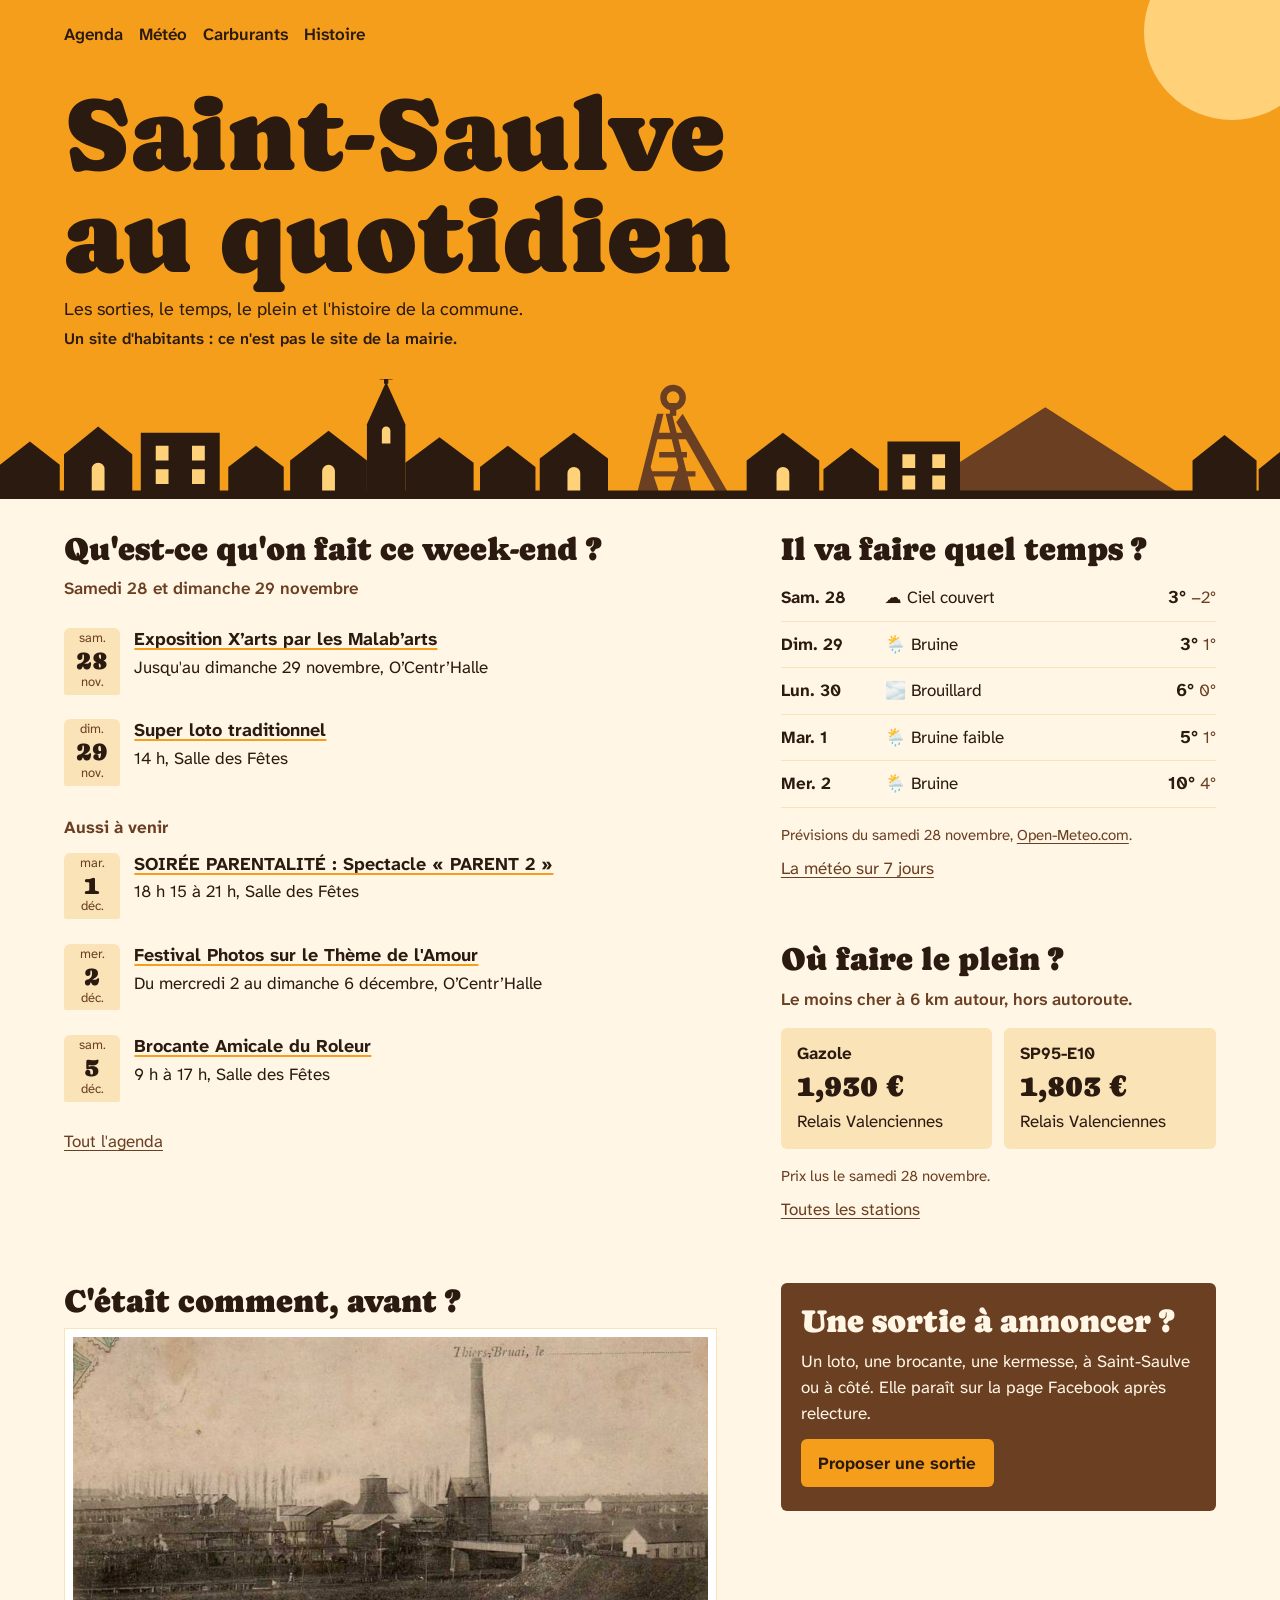
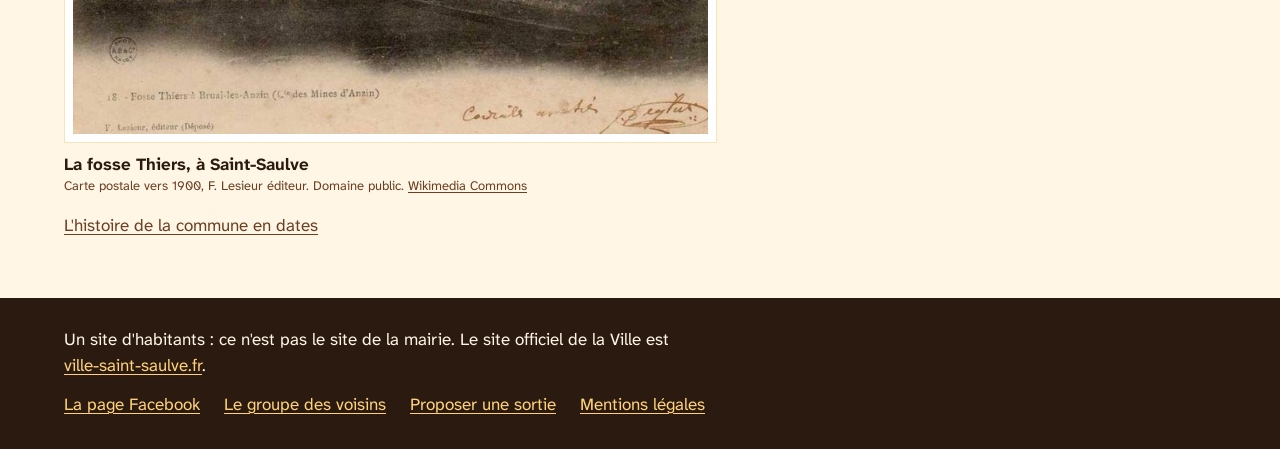
==== index.html @ d45dc96e "Mise à jour du site" ====
<!doctype html>
<html lang="fr">
<head>
<meta charset="utf-8">
<meta name="viewport" content="width=device-width, initial-scale=1">
<title>Saint-Saulve au quotidien : les sorties, la météo, le plein, l&#39;histoire</title>
<meta name="description" content="Que faire ce week-end à Saint-Saulve, le temps des prochains jours, le carburant le moins cher autour et l&#39;histoire de la commune. Un site d&#39;habitants, pas celui de la mairie.">
<link rel="canonical" href="https://saint-saulve-au-quotidien.github.io/">
<meta property="og:type" content="website">
<meta property="og:locale" content="fr_FR">
<meta property="og:site_name" content="Saint-Saulve au quotidien">
<meta property="og:title" content="Saint-Saulve au quotidien : les sorties, la météo, le plein, l&#39;histoire">
<meta property="og:description" content="Que faire ce week-end à Saint-Saulve, le temps des prochains jours, le carburant le moins cher autour et l&#39;histoire de la commune. Un site d&#39;habitants, pas celui de la mairie.">
<meta property="og:url" content="https://saint-saulve-au-quotidien.github.io/">
<meta property="og:image" content="https://saint-saulve-au-quotidien.github.io/assets/partage.png">
<meta name="theme-color" content="#F59E1B">
<link rel="icon" href="assets/icone.svg" type="image/svg+xml">
<link rel="stylesheet" href="assets/site.css">
</head>
<body>
<a class="evitement" href="#contenu">Aller au contenu</a>
<header class="ciel ciel-accueil">
  <div class="soleil" aria-hidden="true"></div>
  <div class="ciel-haut">
    <nav aria-label="Rubriques">
      <ul>
        <li><a href="agenda/">Agenda</a></li>
        <li><a href="meteo/">Météo</a></li>
        <li><a href="carburants/">Carburants</a></li>
        <li><a href="histoire/">Histoire</a></li>
      </ul>
    </nav>
  </div>
  <div class="ciel-titre">
<h1>Saint-Saulve au quotidien</h1>
<p>Les sorties, le temps, le plein et l'histoire de la commune.</p>
    <p class="ciel-avis">Un site d'habitants : ce n'est pas le site de la mairie.</p>
  </div>
<svg class="toits" viewBox="0 0 1200 120" preserveAspectRatio="xMidYMax slice" aria-hidden="true" focusable="false">
  <g class="toits-loin">
    <path d="M846 120 980 34l134 86z"/>
    <path d="M596 120 616 40h6l-12 50 10 30zm54 0-20-80h-6l12 50-10 30z"/>
    <path d="M614 58h34v6h-34zm4 18h26v5h-26zm-8 18h42v5h-42z"/>
    <path d="m640 40 46 80h-11l-41-72z"/>
    <path d="M631 13a12 12 0 1 1 0 24 12 12 0 0 1 0-24zm0 6a6 6 0 1 0 0 12 6 6 0 0 0 0-12z"/>
    <path d="M628 30h6v12h-6z"/>
  </g>
  <g class="toits-pres">
    <path d="M0 120V88l28-22 28 22v32z"/>
    <path d="M60 120V78l32-26 32 26v42z"/>
    <path d="M132 120V58h74v62z"/>
    <path d="M214 120V90l26-20 26 20v30z"/>
    <path d="M272 120V84l36-28 36 28v36z"/>
    <path d="M344 120V50l18-40 18 40v70z"/>
    <path d="M360 0h4v12h-4zM356 4h12v4h-12z"/>
    <path d="M380 120V86l32-24 32 24v34z"/>
    <path d="M450 120V90l26-20 26 20v30z"/>
    <path d="M506 120V82l32-24 32 24v38z"/>
    <path d="M700 120V84l34-26 34 26v36z"/>
    <path d="M772 120V92l26-20 26 20v28z"/>
    <path d="M832 120V66h68v54z"/>
    <path d="M1118 120V84l30-24 30 24v36z"/>
    <path d="M1180 120V92l20-16v44z"/>
    <path d="M0 112h1200v8H0z"/>
  </g>
  <g class="toits-fenetres">
    <path d="M146 70h12v14h-12zm34 0h12v14h-12zm-34 22h12v14h-12zm34 0h12v14h-12z"/>
    <path d="M846 78h12v13h-12zm28 0h12v13h-12zm-28 20h12v13h-12zm28 0h12v13h-12z"/>
    <path d="M86 112V92a6 6 0 0 1 12 0v20zM532 112V96a6 6 0 0 1 12 0v16zM728 112V96a6 6 0 0 1 12 0v16zM302 112V94a6 6 0 0 1 12 0v18z"/>
    <path d="M358 56a4 4 0 0 1 8 0v12h-8z"/>
  </g>
</svg></header>
<main id="contenu">
<div class="accueil">
  <section class="bloc bloc-sorties">
    <h2>Qu'est-ce qu'on fait ce week-end ?</h2>
    <p class="bloc-precision">Samedi 28 et dimanche 29 novembre</p>
    <ul class="sorties">
<li class="sortie">
  <time class="sortie-jour" datetime="2026-11-28"><span>sam.</span><b>28</b><span>nov.</span></time>
  <div class="sortie-texte">
    <h3><a href="https://www.ville-saint-saulve.fr/event/exposition-xarts-par-les-malabarts/">Exposition X’arts par les Malab’arts</a></h3>
    <p>Jusqu&#39;au dimanche 29 novembre, O’Centr’Halle</p>
  </div>
</li><li class="sortie">
  <time class="sortie-jour" datetime="2026-11-29"><span>dim.</span><b>29</b><span>nov.</span></time>
  <div class="sortie-texte">
    <h3><a href="https://www.ville-saint-saulve.fr/event/super-loto-traditionnel-63/">Super loto traditionnel</a></h3>
    <p>14 h, Salle des Fêtes</p>
  </div>
</li>    </ul>
    <h3 class="sorties-ensuite">Aussi à venir</h3>
    <ul class="sorties">
<li class="sortie">
  <time class="sortie-jour" datetime="2026-12-01"><span>mar.</span><b>1</b><span>déc.</span></time>
  <div class="sortie-texte">
    <h3><a href="https://www.ville-saint-saulve.fr/event/soiree-parentalite-spectacle-parent-2/">SOIRÉE PARENTALITÉ : Spectacle « PARENT 2 »</a></h3>
    <p>18 h 15 à 21 h, Salle des Fêtes</p>
  </div>
</li><li class="sortie">
  <time class="sortie-jour" datetime="2026-12-02"><span>mer.</span><b>2</b><span>déc.</span></time>
  <div class="sortie-texte">
    <h3><a href="https://www.ville-saint-saulve.fr/event/festival-photos-sur-le-theme-de-lamour/">Festival Photos sur le Thème de l&#39;Amour</a></h3>
    <p>Du mercredi 2 au dimanche 6 décembre, O’Centr’Halle</p>
  </div>
</li><li class="sortie">
  <time class="sortie-jour" datetime="2026-12-05"><span>sam.</span><b>5</b><span>déc.</span></time>
  <div class="sortie-texte">
    <h3><a href="https://www.ville-saint-saulve.fr/event/brocante-amicale-du-roleur/">Brocante Amicale du Roleur</a></h3>
    <p>9 h à 17 h, Salle des Fêtes</p>
  </div>
</li>    </ul>
    <p><a href="agenda/">Tout l'agenda</a></p>
  </section>

  <section class="bloc bloc-meteo">
    <h2>Il va faire quel temps ?</h2>
    <ul class="jours">
<li class="jour-meteo">
  <span class="jour-nom">Sam. 28</span>
  <span class="jour-ciel"><span aria-hidden="true">☁️</span> Ciel couvert</span>
  <span class="jour-temperatures"><b>3°</b> <span>−2°</span></span>
</li><li class="jour-meteo">
  <span class="jour-nom">Dim. 29</span>
  <span class="jour-ciel"><span aria-hidden="true">🌦️</span> Bruine</span>
  <span class="jour-temperatures"><b>3°</b> <span>1°</span></span>
</li><li class="jour-meteo">
  <span class="jour-nom">Lun. 30</span>
  <span class="jour-ciel"><span aria-hidden="true">🌫️</span> Brouillard</span>
  <span class="jour-temperatures"><b>6°</b> <span>0°</span></span>
</li><li class="jour-meteo">
  <span class="jour-nom">Mar. 1</span>
  <span class="jour-ciel"><span aria-hidden="true">🌦️</span> Bruine faible</span>
  <span class="jour-temperatures"><b>5°</b> <span>1°</span></span>
</li><li class="jour-meteo">
  <span class="jour-nom">Mer. 2</span>
  <span class="jour-ciel"><span aria-hidden="true">🌦️</span> Bruine</span>
  <span class="jour-temperatures"><b>10°</b> <span>4°</span></span>
</li>    </ul>
    <p class="note-bloc">Prévisions du samedi 28 novembre, <a href="https://open-meteo.com/">Open-Meteo.com</a>.</p>
    <p><a href="meteo/">La météo sur 7 jours</a></p>
  </section>

  <section class="bloc bloc-plein">
    <h2>Où faire le plein ?</h2>
    <p class="bloc-precision">Le moins cher à 6 km autour, hors autoroute.</p>
    <div class="pleins">
      <div class="plein">
        <h3>Gazole</h3>
        <p class="plein-prix">1,930 €</p>
        <p>Relais Valenciennes</p>
      </div>
      <div class="plein">
        <h3>SP95-E10</h3>
        <p class="plein-prix">1,803 €</p>
        <p>Relais Valenciennes</p>
      </div>
    </div>
    <p class="note-bloc">Prix lus le samedi 28 novembre.</p>
    <p><a href="carburants/">Toutes les stations</a></p>
  </section>

  <section class="bloc bloc-avant">
    <h2>C'était comment, avant ?</h2>
<figure class="carte">
  <img src="images/a002.jpg" width="1600" height="1002" alt="Carte ancienne : La fosse Thiers, à Saint-Saulve" loading="lazy">
  <figcaption><b>La fosse Thiers, à Saint-Saulve</b><small>Carte postale vers 1900, F. Lesieur éditeur. Domaine public. <a href="https://commons.wikimedia.org/wiki/File:Saint-Saulve_-_Fosse_Thiers_(A).jpg">Wikimedia Commons</a></small></figcaption>
</figure>    <p><a href="histoire/">L'histoire de la commune en dates</a></p>
  </section>

  <section class="bloc bloc-annonce">
    <h2>Une sortie à annoncer ?</h2>
    <p>Un loto, une brocante, une kermesse, à Saint-Saulve ou à côté. Elle paraît sur la page Facebook après relecture.</p>
    <p><a class="bouton" href="https://tally.so/r/1WkXYg">Proposer une sortie</a></p>
  </section>
</div>
</main>
<footer class="pied">
  <div class="pied-dedans">
    <p class="pied-avis">Un site d'habitants : ce n'est pas le site de la mairie. Le site officiel de la Ville est <a href="https://www.ville-saint-saulve.fr">ville-saint-saulve.fr</a>.</p>
    <ul class="pied-liens">
      <li><a href="https://www.facebook.com/profile.php?id=61565288438379">La page Facebook</a></li>
      <li><a href="https://www.facebook.com/groups/497136103387492">Le groupe des voisins</a></li>
      <li><a href="https://tally.so/r/1WkXYg">Proposer une sortie</a></li>
      <li><a href="mentions-legales/">Mentions légales</a></li>
    </ul>
  </div>
</footer>
</body>
</html>
---- assets/site.css ----
@font-face {
  font-family: "Caprasimo";
  src: url(Caprasimo.woff2) format("woff2");
  font-display: swap;
}

@font-face {
  font-family: "Atkinson Hyperlegible Next";
  src: url(AtkinsonHyperlegibleNext.woff2) format("woff2");
  font-weight: 200 800;
  font-display: swap;
}

:root {
  --ambre: #F59E1B;
  --soleil: #FFD27A;
  --sable: #FBE3B8;
  --papier: #FFF6E6;
  --brun: #6B3F22;
  --encre: #2B1A10;
  --titres: "Caprasimo", Georgia, serif;
  --texte: "Atkinson Hyperlegible Next", system-ui, sans-serif;
  color-scheme: light;
}

*, *::before, *::after { box-sizing: border-box; }

html { -webkit-text-size-adjust: 100%; }

body {
  margin: 0;
  background: var(--papier);
  color: var(--encre);
  font-family: var(--texte);
  font-size: 1.0625rem;
  line-height: 1.55;
  overflow-wrap: anywhere;
}

h1, h2, h3 { margin: 0; font-weight: 400; line-height: 1.15; }

h1, h2 { font-family: var(--titres); font-synthesis: none; }

h2 { font-size: clamp(1.6rem, 5.5vw, 2rem); margin-bottom: .5rem; }

h3 { font-size: 1.0625rem; font-weight: 700; line-height: 1.3; }

p { margin: 0 0 .75rem; }

ul, ol { margin: 0; padding: 0; list-style: none; }

img { display: block; max-width: 100%; height: auto; }

a { color: var(--brun); text-decoration-thickness: .08em; text-underline-offset: .18em; }

a:hover { color: var(--encre); text-decoration-thickness: .14em; }

:focus-visible { outline: 3px solid var(--encre); outline-offset: 2px; border-radius: 2px; }

.evitement {
  position: absolute;
  left: 1rem;
  top: -4rem;
  z-index: 2;
  padding: .5rem 1rem;
  background: var(--papier);
  color: var(--encre);
}

.evitement:focus { top: .5rem; }

/* Le ciel et les toits : le seul morceau de bravoure du site. */

.ciel {
  position: relative;
  overflow: hidden;
  background: var(--ambre);
  color: var(--encre);
}

.soleil {
  position: absolute;
  top: -3.5rem;
  right: -2.5rem;
  width: 11rem;
  height: 11rem;
  border-radius: 50%;
  background: var(--soleil);
}

.ciel-haut {
  position: relative;
  display: flex;
  flex-wrap: wrap;
  align-items: center;
  justify-content: space-between;
  gap: .25rem 1.5rem;
  max-width: 74rem;
  margin: 0 auto;
  padding: .75rem 1rem 0;
}

.marque {
  font-family: var(--titres);
  font-size: 1.15rem;
  color: var(--encre);
  text-decoration: none;
}

.ciel nav { margin-left: -.5rem; }

.ciel nav ul { display: flex; flex-wrap: wrap; }

.ciel nav a {
  display: block;
  padding: .55rem .5rem;
  color: var(--encre);
  font-weight: 600;
  text-decoration: none;
}

.ciel nav a:hover { text-decoration: underline; }

.ciel nav a[aria-current="page"] {
  text-decoration: underline;
  text-decoration-thickness: .16em;
  text-underline-offset: .3em;
}

.ciel-titre {
  position: relative;
  max-width: 74rem;
  margin: 0 auto;
  padding: 1rem 1rem 1.25rem;
}

.ciel-titre h1 { font-size: clamp(2.1rem, 8vw, 3.25rem); }

.insecable { white-space: nowrap; }

.ciel-titre .ciel-avis { margin-top: .35rem; font-size: 1rem; font-weight: 600; }

.ciel-titre p { max-width: 38rem; margin: .6rem 0 0; font-size: 1.125rem; line-height: 1.4; }

.ciel-accueil .ciel-titre { padding-top: 1.75rem; padding-bottom: 1.75rem; }

.ciel-accueil .ciel-titre h1 {
  max-width: 11ch;
  font-size: clamp(3rem, 14vw, 6.5rem);
  line-height: .98;
}

.toits {
  position: relative;
  display: block;
  width: 100%;
  height: clamp(4.5rem, 11vw, 7.5rem);
}

.toits-loin { fill: var(--brun); }

.toits-pres { fill: var(--encre); }

.toits-fenetres { fill: var(--soleil); }

/* Les rubriques */

main { padding: 2rem 1rem 3rem; }

.accueil { display: grid; gap: 2.5rem; max-width: 72rem; margin: 0 auto; }

.colonne { max-width: 72rem; margin: 0 auto; }

.colonne > * { max-width: 44rem; }

.colonne-large > * { max-width: none; }

.colonne > .bloc + .bloc { margin-top: 2.25rem; }

.bloc-precision { margin-bottom: 1rem; font-weight: 600; color: var(--brun); }

.note { margin-top: 2rem; font-size: .9375rem; color: var(--brun); }

.note-bloc { margin-bottom: .5rem; font-size: .9375rem; color: var(--brun); }

/* Les sorties : la date se lit d'abord, comme sur un calendrier. */

.sorties { display: grid; gap: .25rem; margin-bottom: 1rem; }

.sortie {
  display: grid;
  grid-template-columns: 3.5rem minmax(0, 1fr);
  gap: .9rem;
  align-items: start;
  padding: .65rem 0;
}

.sortie-jour {
  display: grid;
  justify-items: center;
  padding: .2rem 0 .3rem;
  background: var(--sable);
  border-radius: 6px 6px 2px 2px;
  font-size: .8125rem;
  line-height: 1.15;
  color: var(--brun);
}

.sortie-jour b {
  font-family: var(--titres);
  font-weight: 400;
  font-size: 1.625rem;
  line-height: 1.1;
  color: var(--encre);
}

.sortie-texte h3 { font-size: 1.125rem; }

.sortie-texte h3 a { color: var(--encre); text-decoration-color: var(--ambre); text-decoration-thickness: .12em; }

.sortie-texte p { margin: .15rem 0 0; }

.sorties-ensuite { margin: 1.25rem 0 .25rem; color: var(--brun); }

.en-cours li { padding: .5rem 0; }

.en-cours h3 { font-size: 1.125rem; }

.en-cours h3 a { color: var(--encre); text-decoration-color: var(--ambre); text-decoration-thickness: .12em; }

.en-cours p { margin: .15rem 0 0; }

/* Le temps */

.jours { margin-bottom: 1rem; }

.jour-meteo {
  display: grid;
  grid-template-columns: 5.75rem minmax(0, 1fr) auto;
  gap: .1rem .75rem;
  align-items: baseline;
  padding: .55rem 0;
  border-bottom: 1px solid var(--sable);
}

.jour-nom { font-weight: 700; }

.jour-temperatures { white-space: nowrap; }

.jour-temperatures b { font-size: 1.125rem; }

.jour-temperatures span { color: var(--brun); }

.jour-plus { grid-column: 2 / -1; font-size: .9375rem; color: var(--brun); }

/* Le plein */

.pleins { display: grid; grid-template-columns: repeat(auto-fit, minmax(10rem, 1fr)); gap: .75rem; margin-bottom: 1rem; }

.plein { padding: .85rem 1rem 1rem; background: var(--sable); border-radius: 6px; }

.plein p { margin: 0; line-height: 1.35; }

.plein-prix { margin: .1rem 0 .25rem !important; font-family: var(--titres); font-size: 1.875rem; line-height: 1.1; }

.carburants { display: grid; gap: 2.25rem; }

.station {
  display: grid;
  grid-template-columns: 5.5rem minmax(0, 1fr);
  gap: .9rem;
  align-items: baseline;
  padding: .55rem .5rem;
  border-bottom: 1px solid var(--sable);
}

.station:first-child { background: var(--sable); border-radius: 6px; border-bottom-color: transparent; }

.station-prix { font-size: 1.125rem; font-weight: 800; font-variant-numeric: tabular-nums; white-space: nowrap; }

.station-nom { font-weight: 600; }

.station-nom small { display: block; font-size: .9375rem; font-weight: 400; color: var(--brun); }

/* Les cartes postales : un bord blanc, comme une vraie. */

.carte { margin: 0 0 1rem; }

.carte img { padding: .5rem; background: #fff; border: 1px solid var(--sable); }

.carte figcaption { margin-top: .5rem; }

.carte b { display: block; }

.carte small { display: block; font-size: .8125rem; line-height: 1.4; color: var(--brun); }

/* La frise : un vrai fil du temps, une date sous l'autre. */

.frise { border-left: 3px solid var(--ambre); margin-left: .25rem; }

.date { position: relative; padding: 0 0 1.5rem 1.25rem; }

.date::before {
  content: "";
  position: absolute;
  left: -.5rem;
  top: .55rem;
  width: .8rem;
  height: .8rem;
  border-radius: 50%;
  background: var(--ambre);
}

.date-annee { display: block; font-family: var(--titres); font-size: 1.375rem; line-height: 1.3; }

.date-texte p { margin-bottom: .5rem; }

.date-source { font-size: .875rem; white-space: nowrap; }

.date .carte { margin-top: 1rem; }

/* Annoncer une sortie */

.bloc-annonce {
  padding: 1.25rem 1.25rem .75rem;
  background: var(--brun);
  border-radius: 6px;
  color: var(--papier);
}

.colonne > .bloc-annonce { margin-top: 2.5rem; }

.bouton {
  display: inline-block;
  padding: .7rem 1.1rem;
  background: var(--ambre);
  border-radius: 6px;
  color: var(--encre);
  font-weight: 700;
  text-decoration: none;
}

.bouton:hover { background: var(--soleil); color: var(--encre); }

.bloc-annonce :focus-visible { outline-color: var(--papier); }

/* Le texte suivi des mentions */

.texte-suivi h2 { font-size: 1.5rem; margin: 2rem 0 .5rem; }

.texte-suivi h2:first-child { margin-top: 0; }

.texte-suivi ul { margin-bottom: .75rem; padding-left: 1.25rem; list-style: disc; }

.texte-suivi li { margin-bottom: .4rem; }

/* Le pied */

.pied { background: var(--encre); color: var(--papier); }

.pied-dedans { max-width: 74rem; margin: 0 auto; padding: 1.75rem 1rem 2rem; }

.pied a { color: var(--soleil); }

.pied a:hover { color: var(--papier); }

.pied :focus-visible { outline-color: var(--papier); }

.pied-avis { max-width: 38rem; }

.pied-liens { display: flex; flex-wrap: wrap; gap: .5rem 1.5rem; }

/* Sur grand écran : les sorties d'un côté, ce qu'on vient vérifier en passant de l'autre. */

@media (min-width: 60rem) {
  .accueil {
    grid-template-columns: minmax(0, 3fr) minmax(0, 2fr);
    gap: 3rem 4rem;
    align-items: start;
  }

  .bloc-sorties { grid-column: 1; grid-row: 1 / span 2; }

  .bloc-meteo { grid-column: 2; grid-row: 1; }

  .bloc-plein { grid-column: 2; grid-row: 2; }

  .bloc-avant { grid-column: 1; grid-row: 3; }

  .bloc-annonce { grid-column: 2; grid-row: 3; }

  .carburants { grid-template-columns: repeat(2, minmax(0, 1fr)); gap: 4rem; }
}
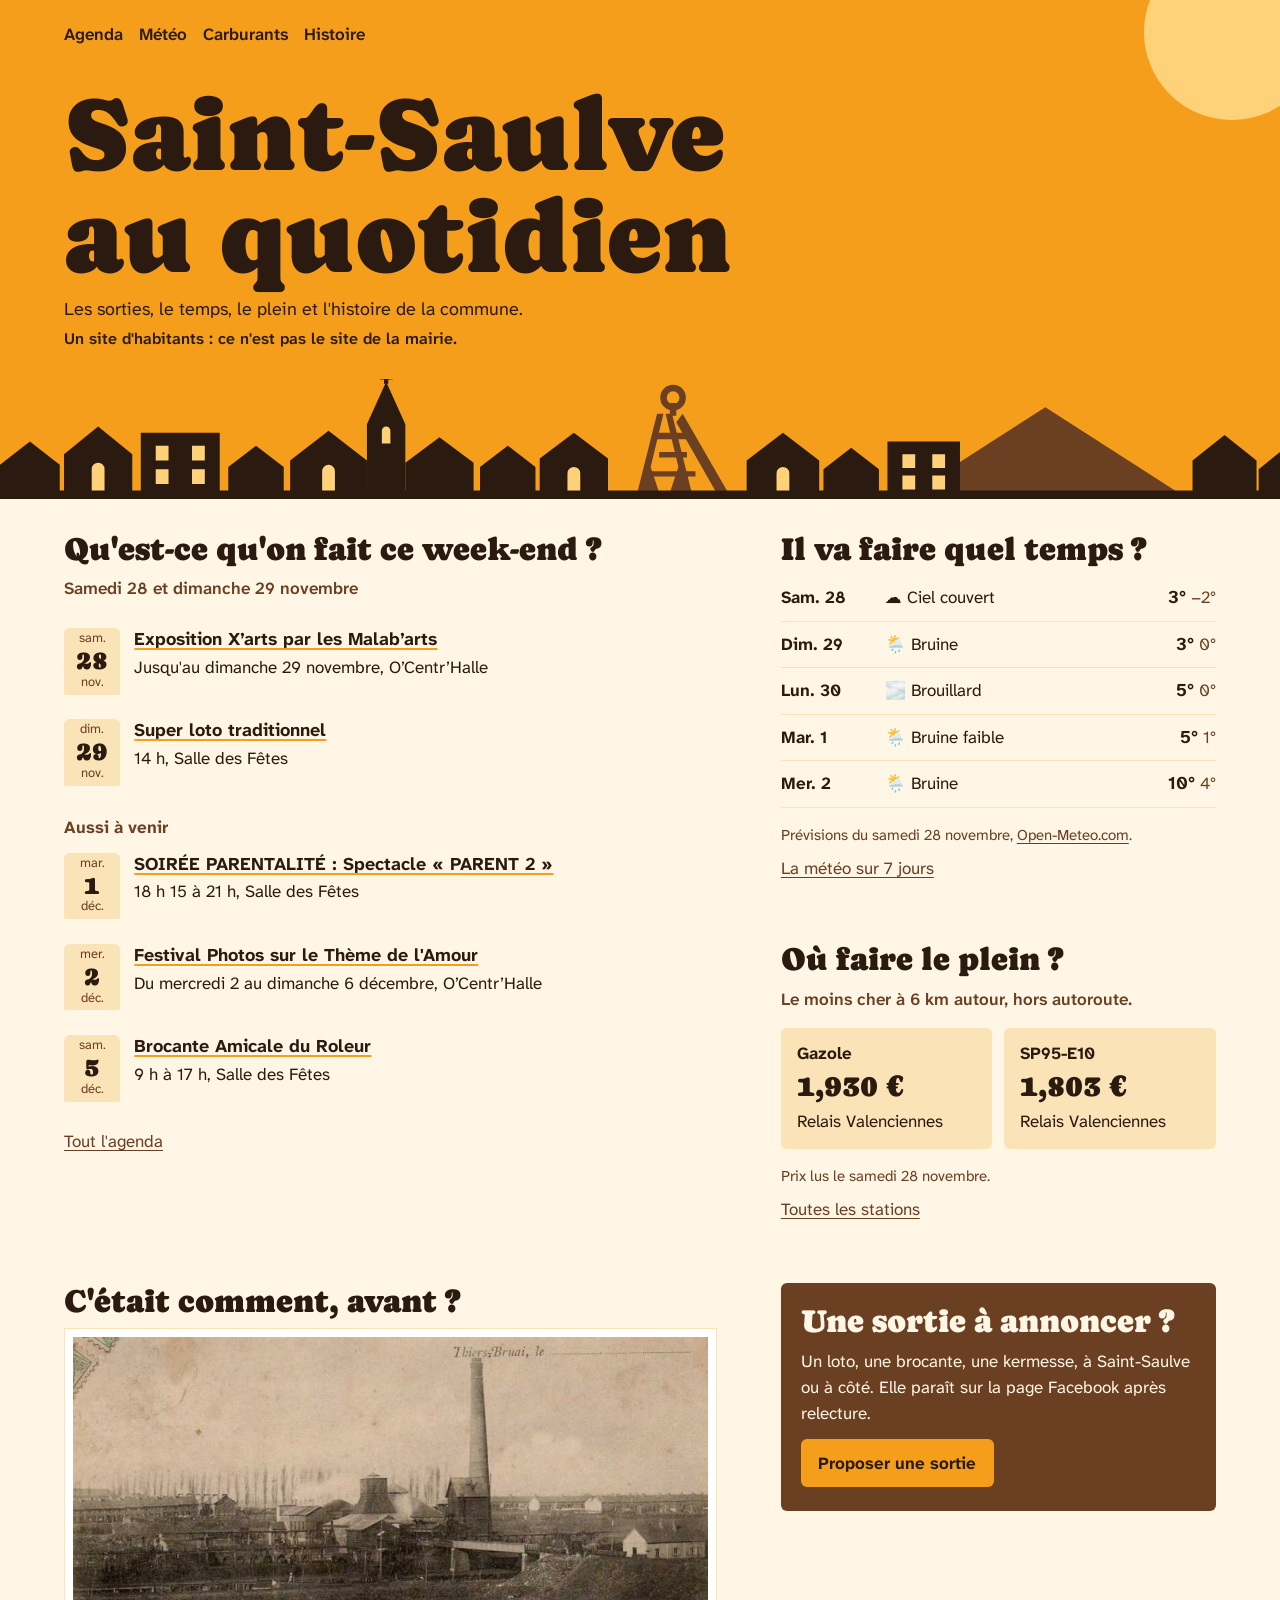
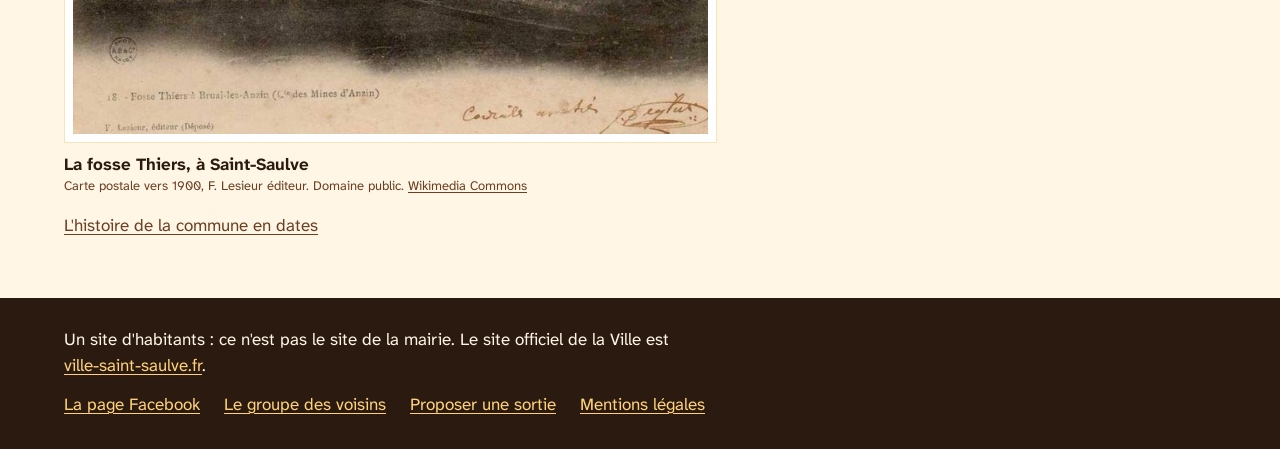
==== commit 7399c8e3: "Mise à jour du site" ====
--- a/index.html
+++ b/index.html
@@ -123,11 +123,11 @@
 </li><li class="jour-meteo">
   <span class="jour-nom">Dim. 29</span>
   <span class="jour-ciel"><span aria-hidden="true">🌦️</span> Bruine</span>
-  <span class="jour-temperatures"><b>3°</b> <span>1°</span></span>
+  <span class="jour-temperatures"><b>3°</b> <span>0°</span></span>
 </li><li class="jour-meteo">
   <span class="jour-nom">Lun. 30</span>
   <span class="jour-ciel"><span aria-hidden="true">🌫️</span> Brouillard</span>
-  <span class="jour-temperatures"><b>6°</b> <span>0°</span></span>
+  <span class="jour-temperatures"><b>5°</b> <span>0°</span></span>
 </li><li class="jour-meteo">
   <span class="jour-nom">Mar. 1</span>
   <span class="jour-ciel"><span aria-hidden="true">🌦️</span> Bruine faible</span>
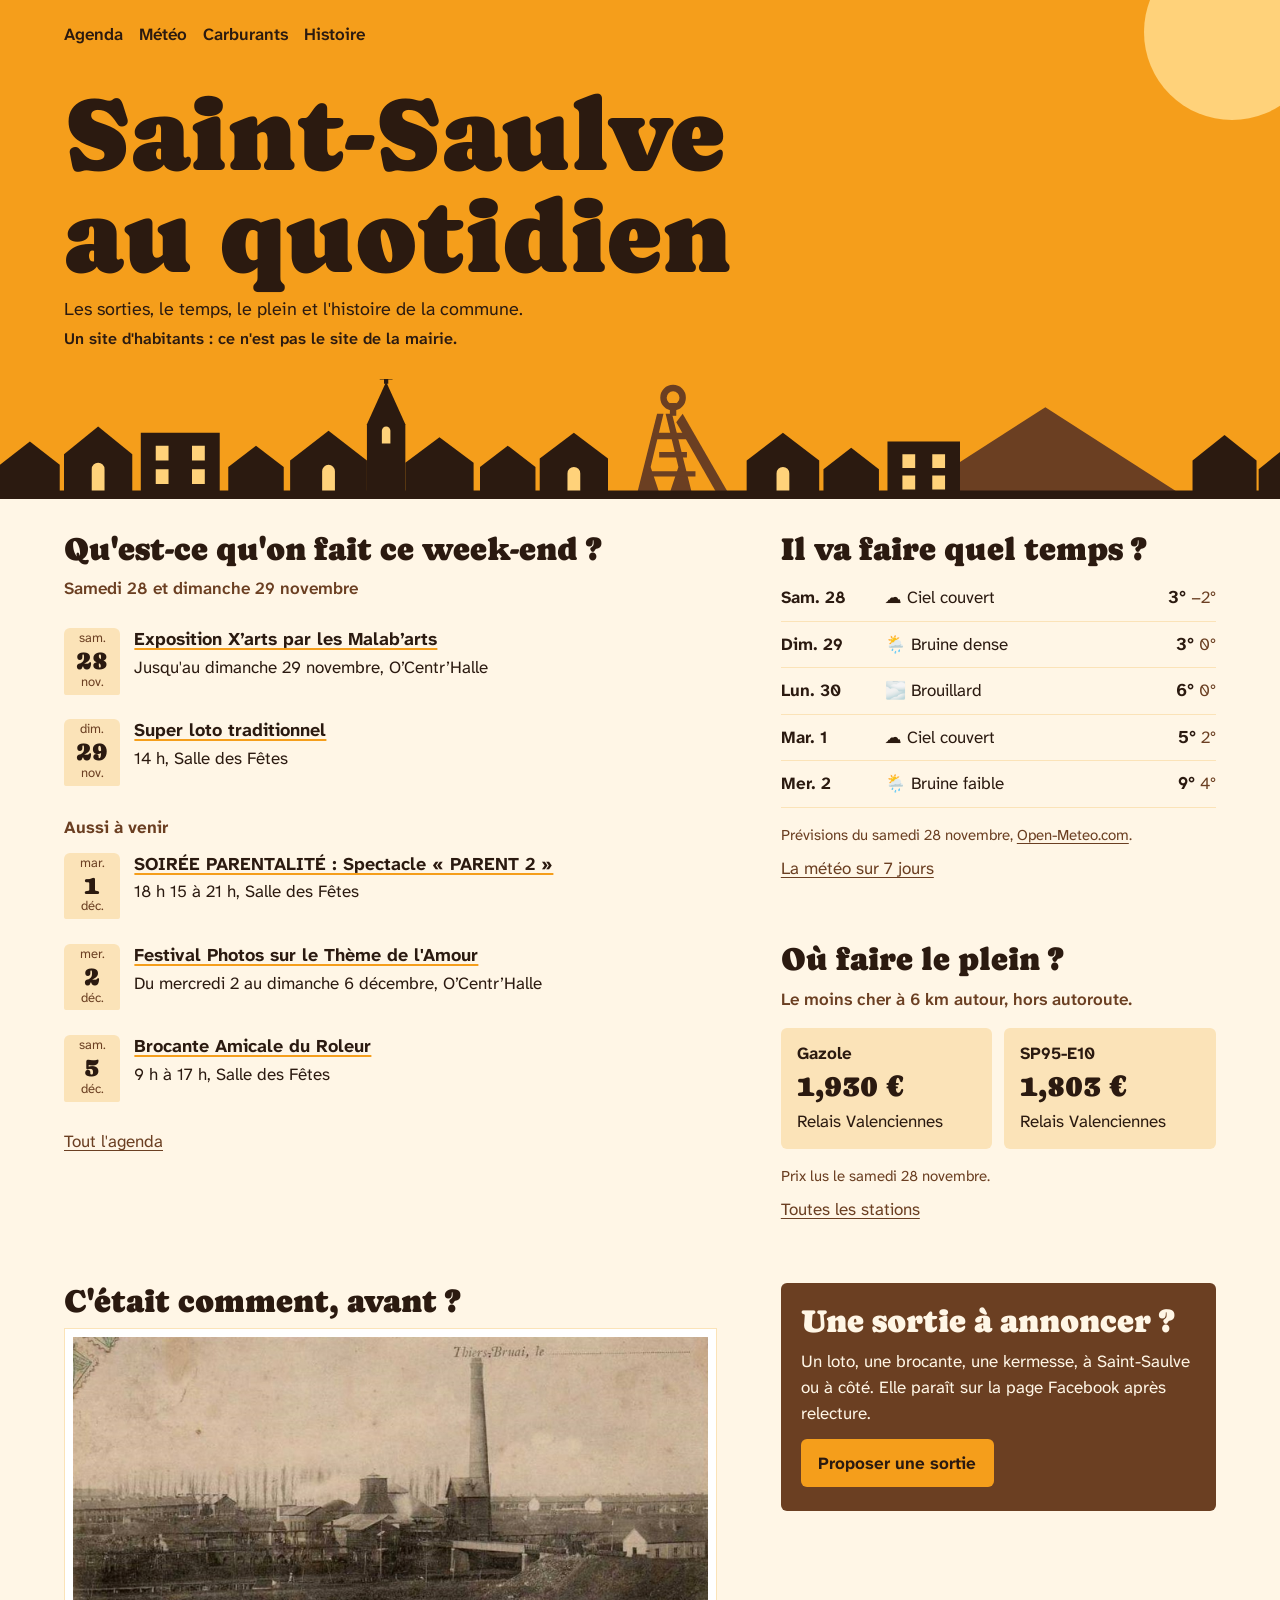
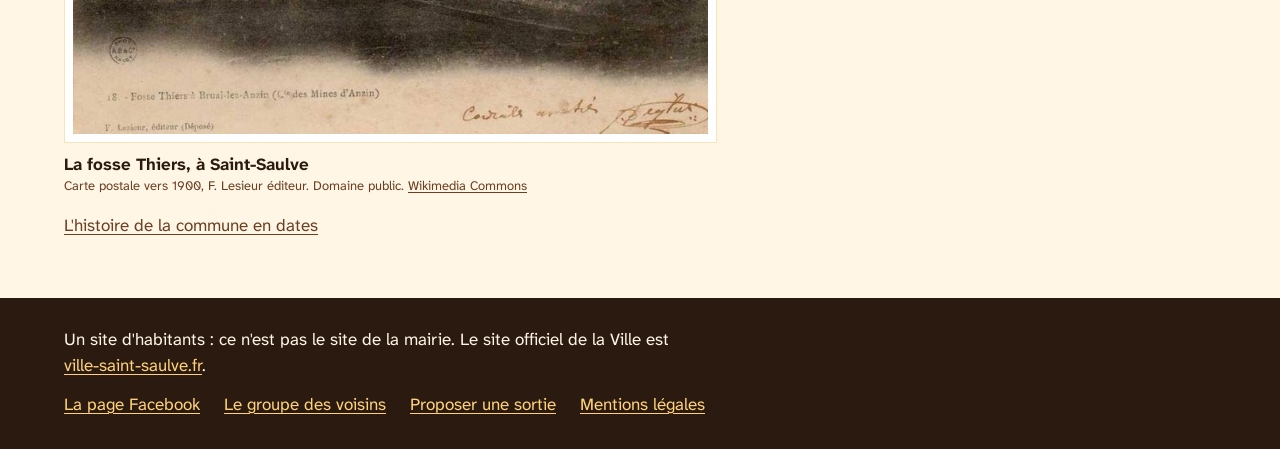
==== commit 8f14f1f0: "Mise à jour du site" ====
--- a/index.html
+++ b/index.html
@@ -122,20 +122,20 @@
   <span class="jour-temperatures"><b>3°</b> <span>−2°</span></span>
 </li><li class="jour-meteo">
   <span class="jour-nom">Dim. 29</span>
-  <span class="jour-ciel"><span aria-hidden="true">🌦️</span> Bruine</span>
+  <span class="jour-ciel"><span aria-hidden="true">🌦️</span> Bruine dense</span>
   <span class="jour-temperatures"><b>3°</b> <span>0°</span></span>
 </li><li class="jour-meteo">
   <span class="jour-nom">Lun. 30</span>
   <span class="jour-ciel"><span aria-hidden="true">🌫️</span> Brouillard</span>
-  <span class="jour-temperatures"><b>5°</b> <span>0°</span></span>
+  <span class="jour-temperatures"><b>6°</b> <span>0°</span></span>
 </li><li class="jour-meteo">
   <span class="jour-nom">Mar. 1</span>
-  <span class="jour-ciel"><span aria-hidden="true">🌦️</span> Bruine faible</span>
-  <span class="jour-temperatures"><b>5°</b> <span>1°</span></span>
+  <span class="jour-ciel"><span aria-hidden="true">☁️</span> Ciel couvert</span>
+  <span class="jour-temperatures"><b>5°</b> <span>2°</span></span>
 </li><li class="jour-meteo">
   <span class="jour-nom">Mer. 2</span>
-  <span class="jour-ciel"><span aria-hidden="true">🌦️</span> Bruine</span>
-  <span class="jour-temperatures"><b>10°</b> <span>4°</span></span>
+  <span class="jour-ciel"><span aria-hidden="true">🌦️</span> Bruine faible</span>
+  <span class="jour-temperatures"><b>9°</b> <span>4°</span></span>
 </li>    </ul>
     <p class="note-bloc">Prévisions du samedi 28 novembre, <a href="https://open-meteo.com/">Open-Meteo.com</a>.</p>
     <p><a href="meteo/">La météo sur 7 jours</a></p>
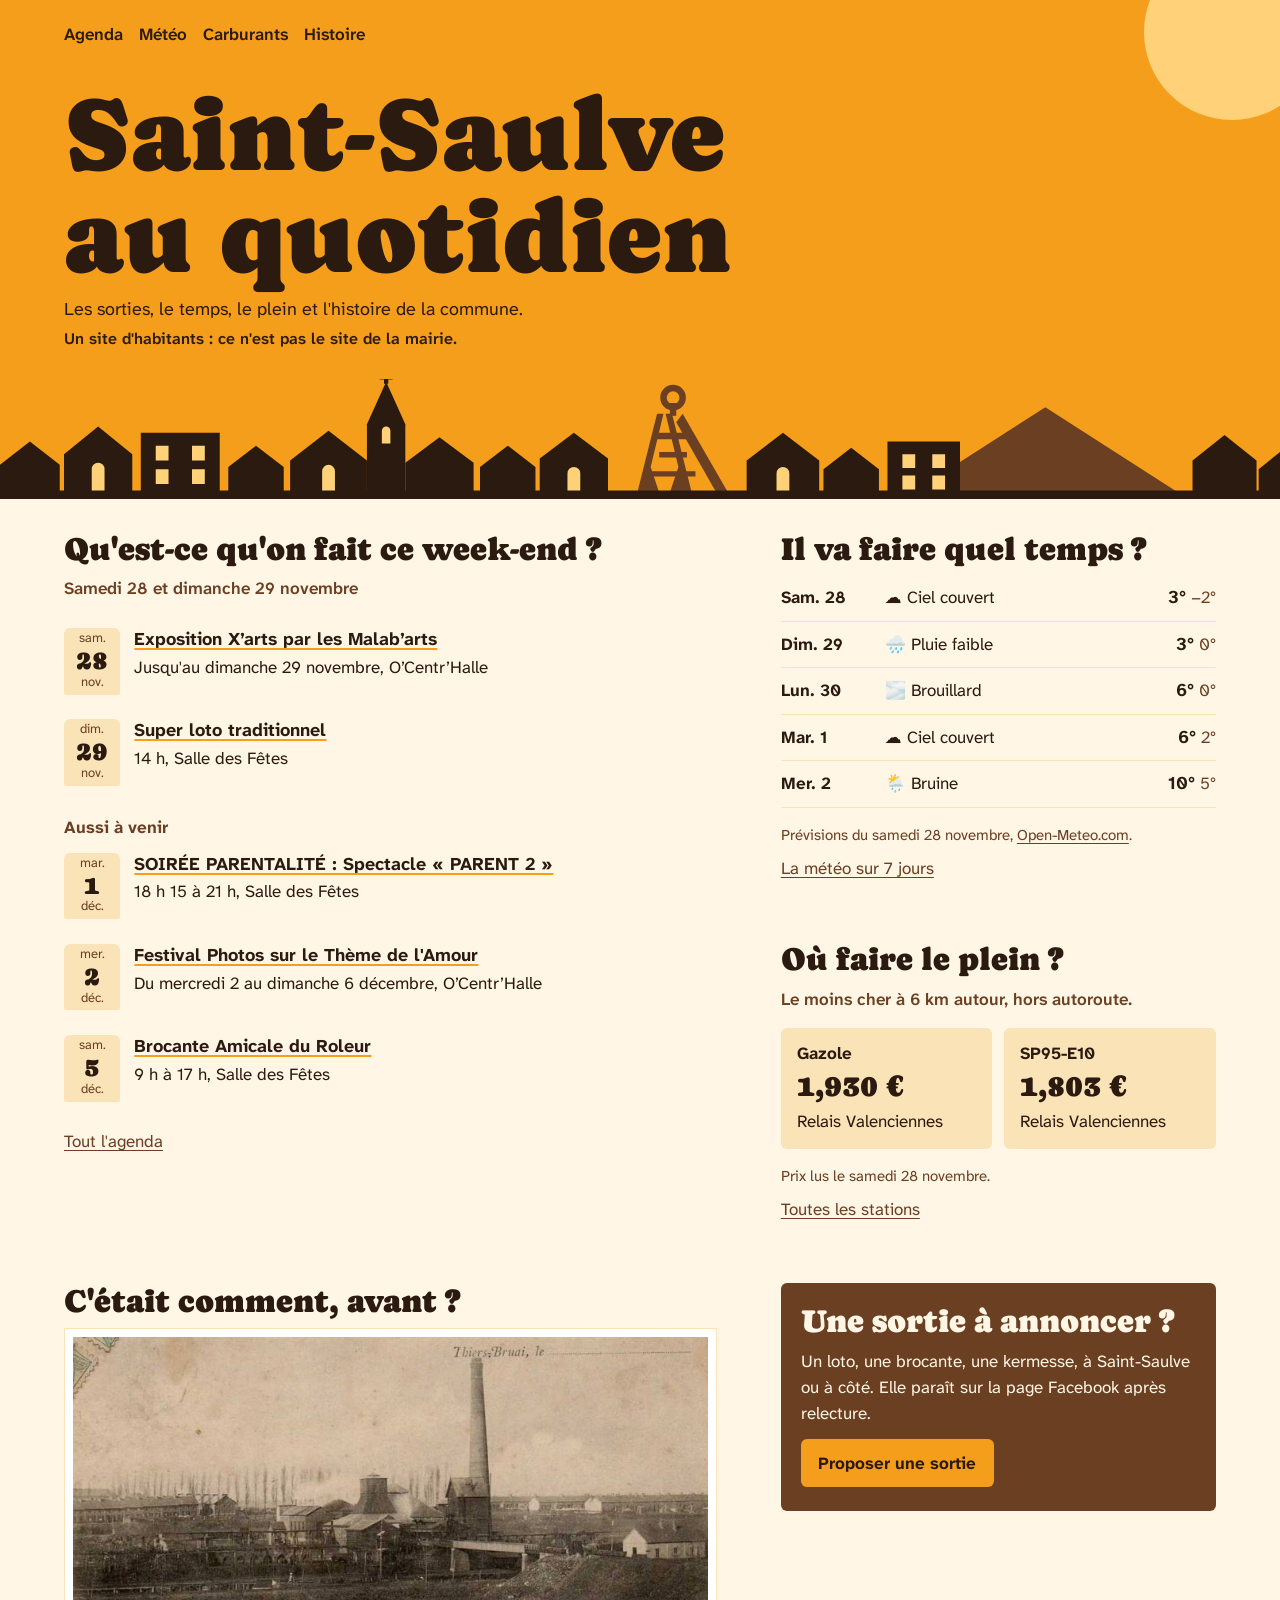
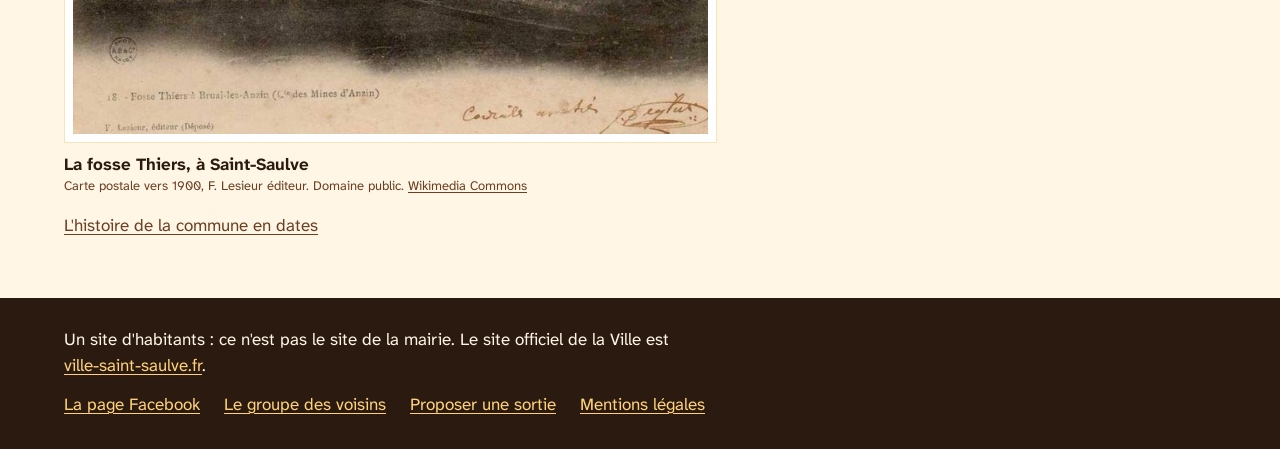
==== commit dcb51514: "Mise à jour du site" ====
--- a/index.html
+++ b/index.html
@@ -122,7 +122,7 @@
   <span class="jour-temperatures"><b>3°</b> <span>−2°</span></span>
 </li><li class="jour-meteo">
   <span class="jour-nom">Dim. 29</span>
-  <span class="jour-ciel"><span aria-hidden="true">🌦️</span> Bruine dense</span>
+  <span class="jour-ciel"><span aria-hidden="true">🌧️</span> Pluie faible</span>
   <span class="jour-temperatures"><b>3°</b> <span>0°</span></span>
 </li><li class="jour-meteo">
   <span class="jour-nom">Lun. 30</span>
@@ -131,11 +131,11 @@
 </li><li class="jour-meteo">
   <span class="jour-nom">Mar. 1</span>
   <span class="jour-ciel"><span aria-hidden="true">☁️</span> Ciel couvert</span>
-  <span class="jour-temperatures"><b>5°</b> <span>2°</span></span>
+  <span class="jour-temperatures"><b>6°</b> <span>2°</span></span>
 </li><li class="jour-meteo">
   <span class="jour-nom">Mer. 2</span>
-  <span class="jour-ciel"><span aria-hidden="true">🌦️</span> Bruine faible</span>
-  <span class="jour-temperatures"><b>9°</b> <span>4°</span></span>
+  <span class="jour-ciel"><span aria-hidden="true">🌦️</span> Bruine</span>
+  <span class="jour-temperatures"><b>10°</b> <span>5°</span></span>
 </li>    </ul>
     <p class="note-bloc">Prévisions du samedi 28 novembre, <a href="https://open-meteo.com/">Open-Meteo.com</a>.</p>
     <p><a href="meteo/">La météo sur 7 jours</a></p>
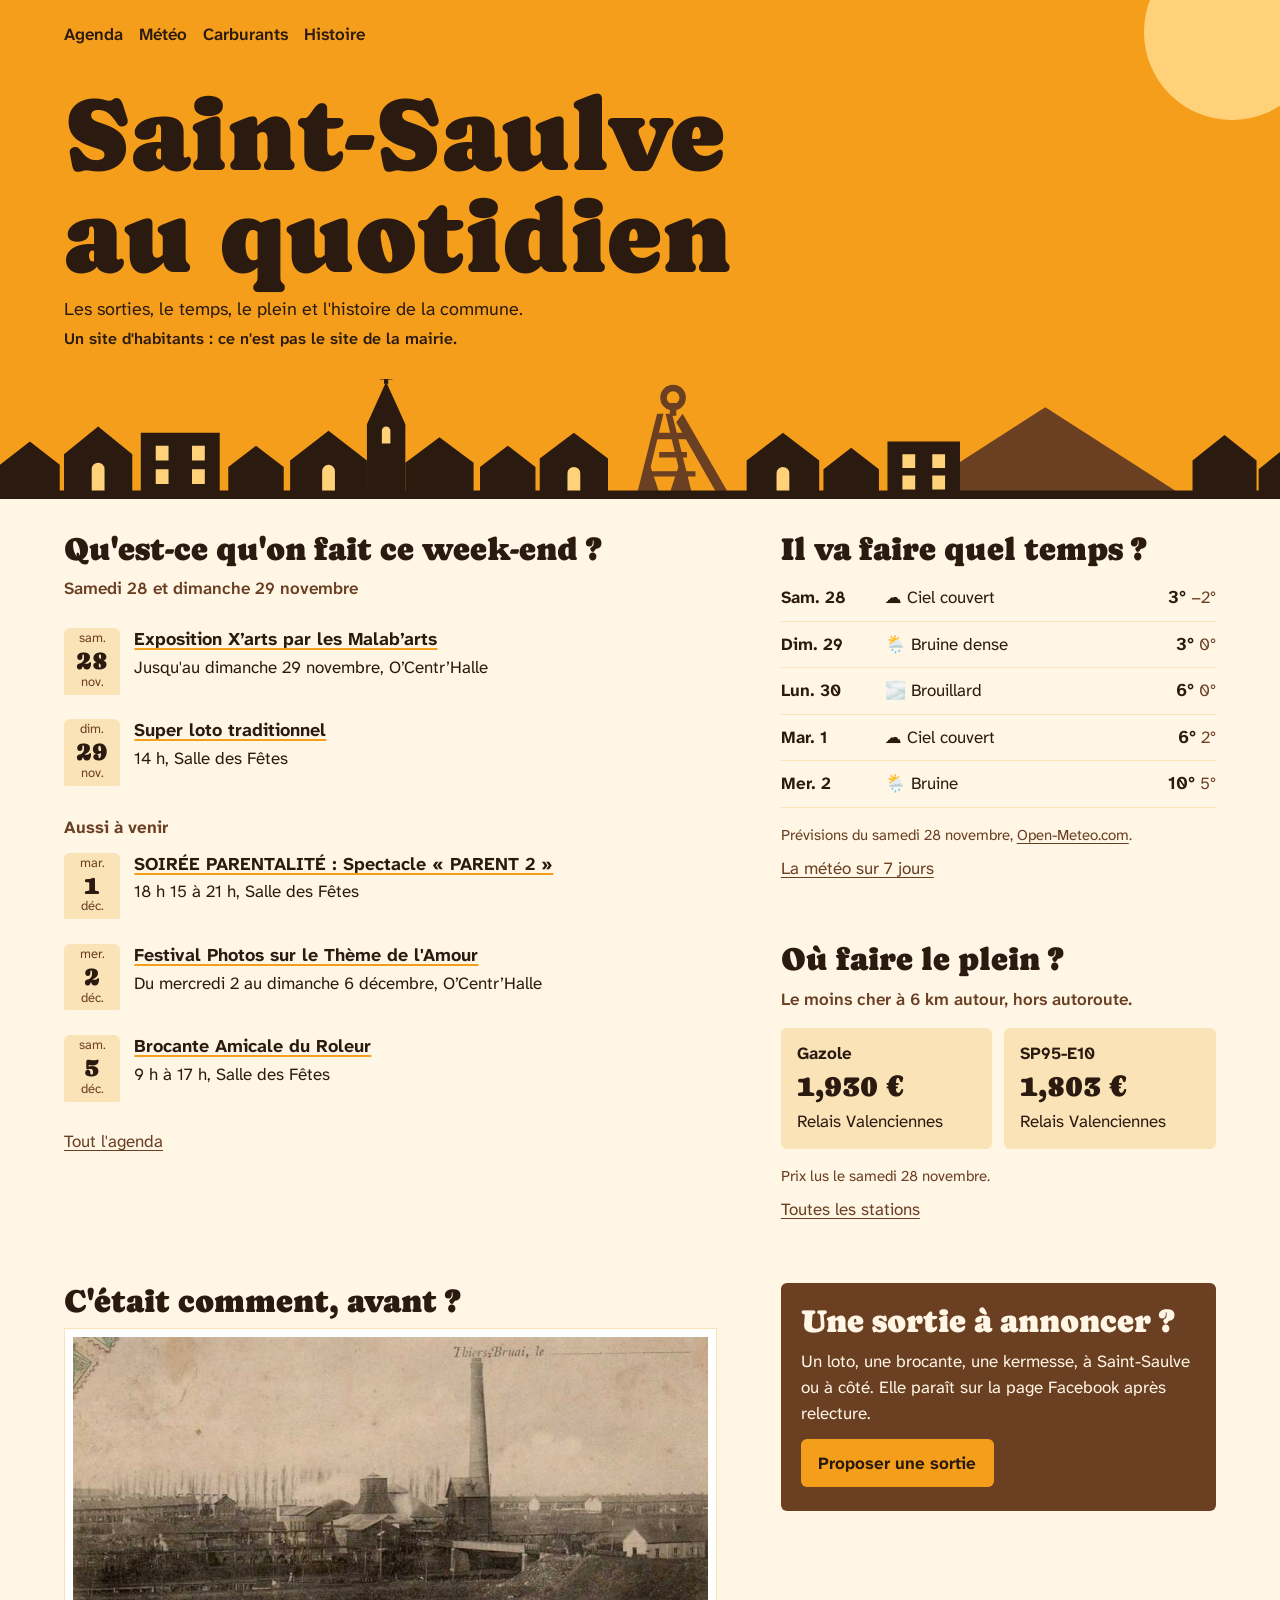
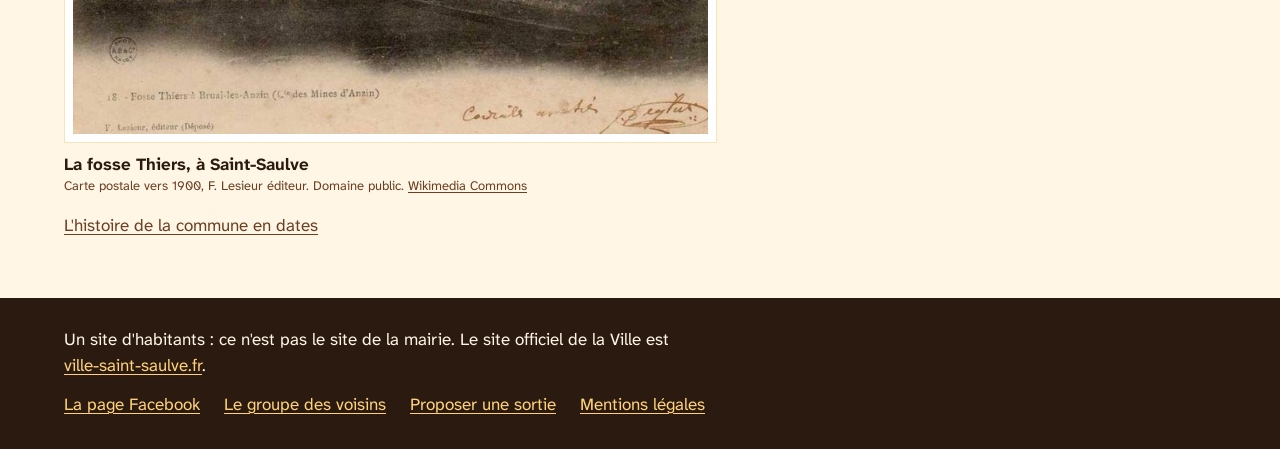
==== commit 542e0e3b: "Mise à jour du site" ====
--- a/index.html
+++ b/index.html
@@ -122,7 +122,7 @@
   <span class="jour-temperatures"><b>3°</b> <span>−2°</span></span>
 </li><li class="jour-meteo">
   <span class="jour-nom">Dim. 29</span>
-  <span class="jour-ciel"><span aria-hidden="true">🌧️</span> Pluie faible</span>
+  <span class="jour-ciel"><span aria-hidden="true">🌦️</span> Bruine dense</span>
   <span class="jour-temperatures"><b>3°</b> <span>0°</span></span>
 </li><li class="jour-meteo">
   <span class="jour-nom">Lun. 30</span>
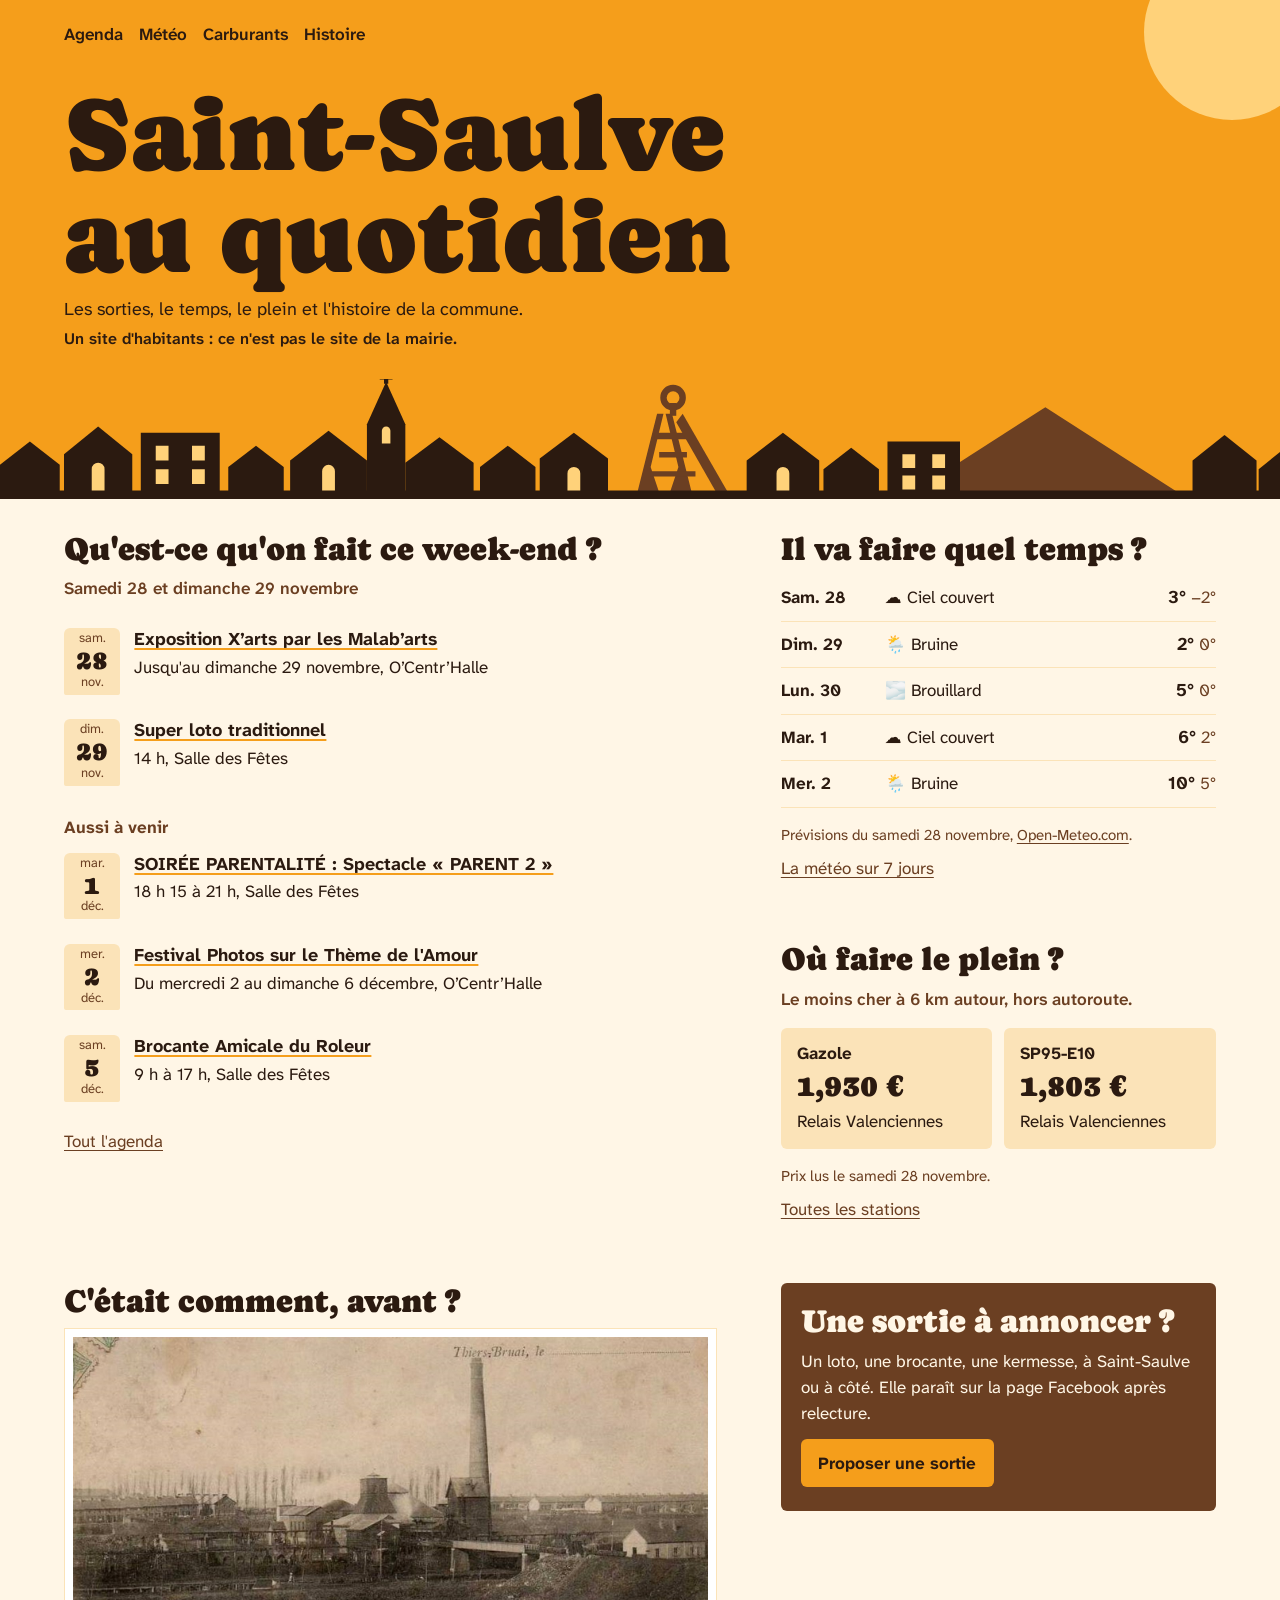
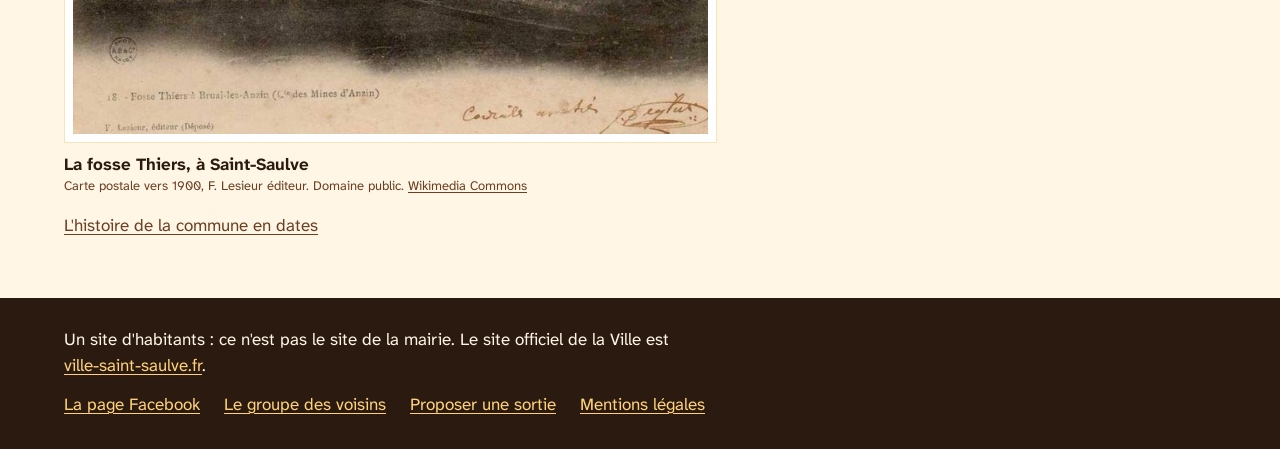
==== commit d1a34e97: "Mise à jour du site" ====
--- a/index.html
+++ b/index.html
@@ -122,12 +122,12 @@
   <span class="jour-temperatures"><b>3°</b> <span>−2°</span></span>
 </li><li class="jour-meteo">
   <span class="jour-nom">Dim. 29</span>
-  <span class="jour-ciel"><span aria-hidden="true">🌦️</span> Bruine dense</span>
-  <span class="jour-temperatures"><b>3°</b> <span>0°</span></span>
+  <span class="jour-ciel"><span aria-hidden="true">🌦️</span> Bruine</span>
+  <span class="jour-temperatures"><b>2°</b> <span>0°</span></span>
 </li><li class="jour-meteo">
   <span class="jour-nom">Lun. 30</span>
   <span class="jour-ciel"><span aria-hidden="true">🌫️</span> Brouillard</span>
-  <span class="jour-temperatures"><b>6°</b> <span>0°</span></span>
+  <span class="jour-temperatures"><b>5°</b> <span>0°</span></span>
 </li><li class="jour-meteo">
   <span class="jour-nom">Mar. 1</span>
   <span class="jour-ciel"><span aria-hidden="true">☁️</span> Ciel couvert</span>
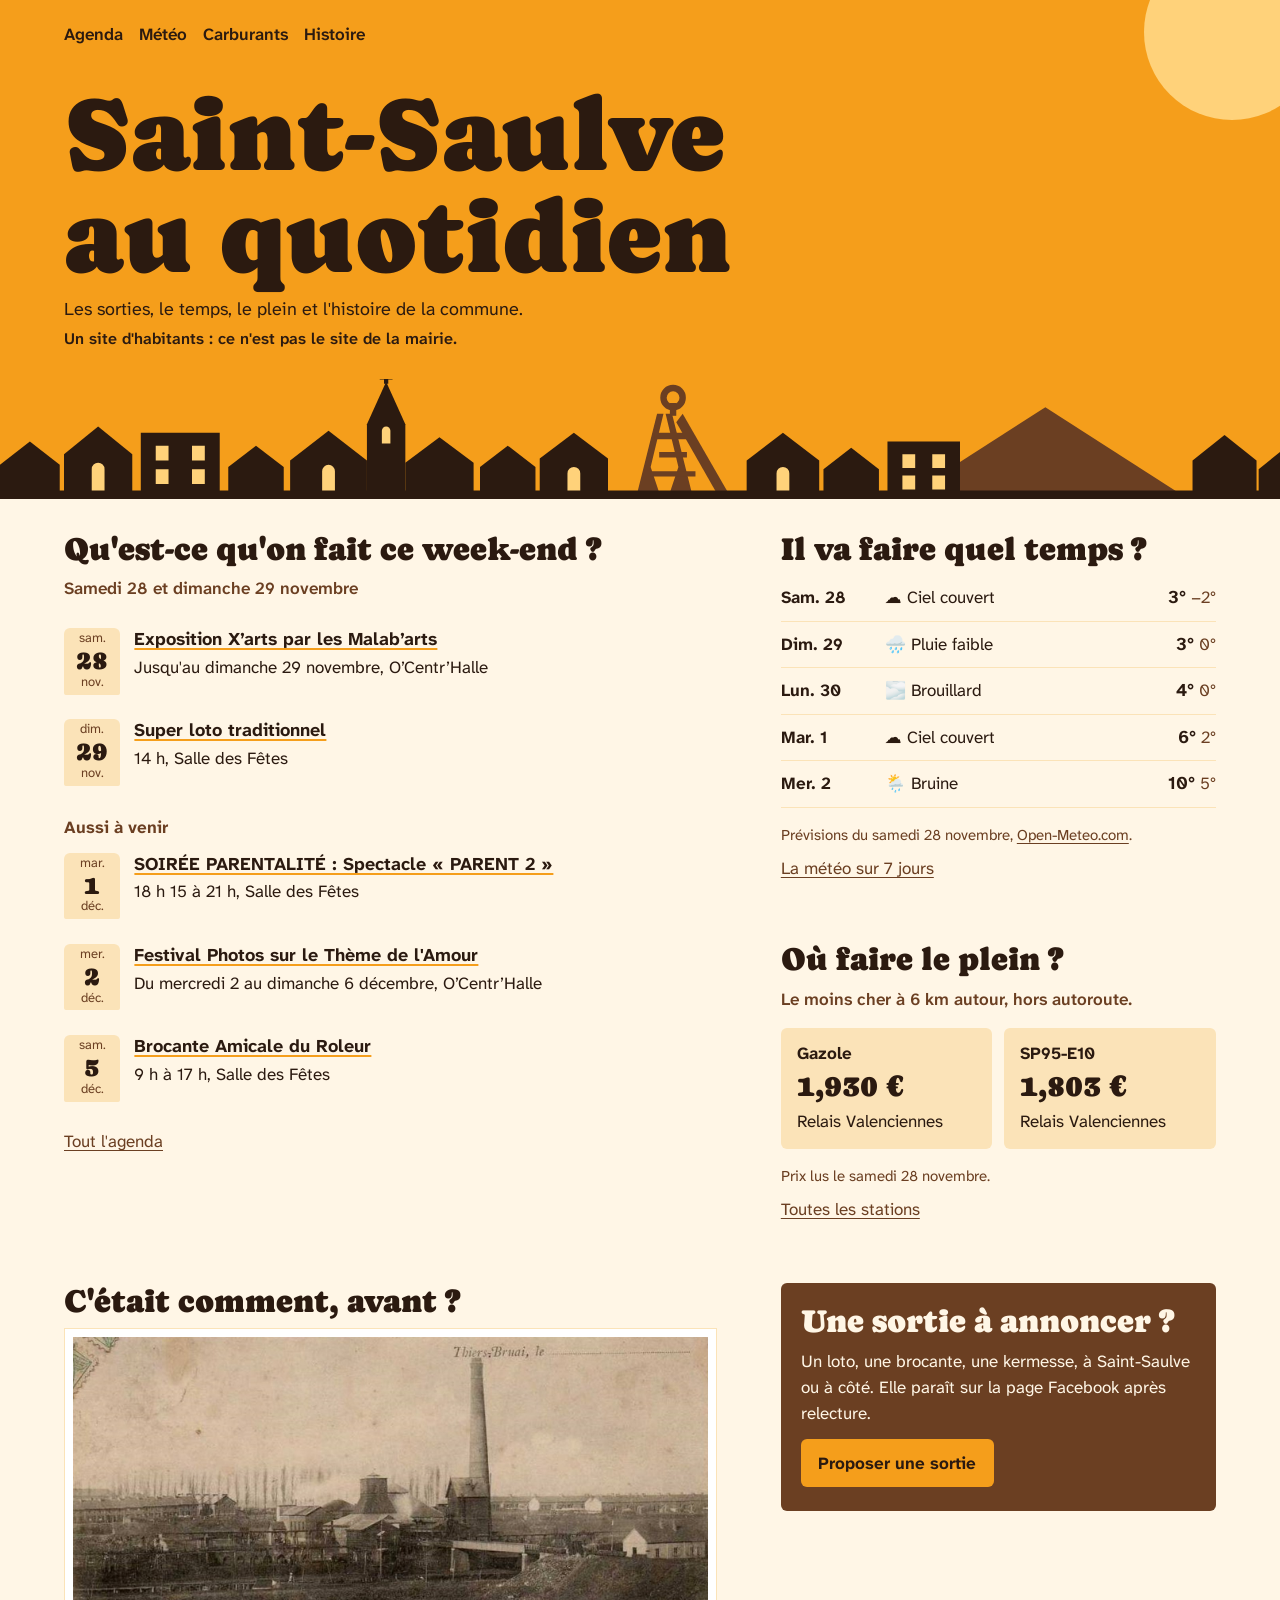
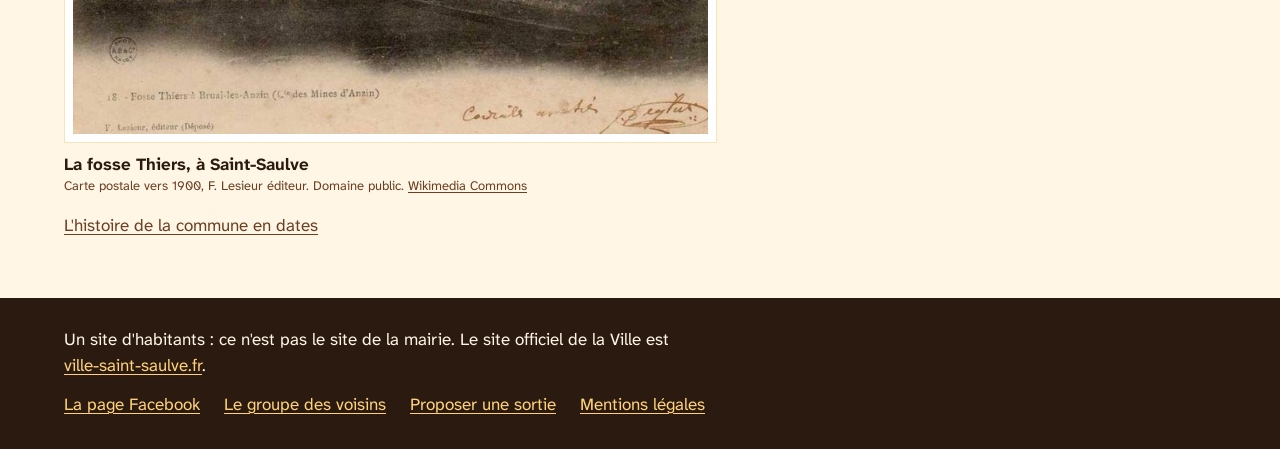
==== commit 2501e17e: "Mise à jour du site" ====
--- a/index.html
+++ b/index.html
@@ -122,12 +122,12 @@
   <span class="jour-temperatures"><b>3°</b> <span>−2°</span></span>
 </li><li class="jour-meteo">
   <span class="jour-nom">Dim. 29</span>
-  <span class="jour-ciel"><span aria-hidden="true">🌦️</span> Bruine</span>
-  <span class="jour-temperatures"><b>2°</b> <span>0°</span></span>
+  <span class="jour-ciel"><span aria-hidden="true">🌧️</span> Pluie faible</span>
+  <span class="jour-temperatures"><b>3°</b> <span>0°</span></span>
 </li><li class="jour-meteo">
   <span class="jour-nom">Lun. 30</span>
   <span class="jour-ciel"><span aria-hidden="true">🌫️</span> Brouillard</span>
-  <span class="jour-temperatures"><b>5°</b> <span>0°</span></span>
+  <span class="jour-temperatures"><b>4°</b> <span>0°</span></span>
 </li><li class="jour-meteo">
   <span class="jour-nom">Mar. 1</span>
   <span class="jour-ciel"><span aria-hidden="true">☁️</span> Ciel couvert</span>
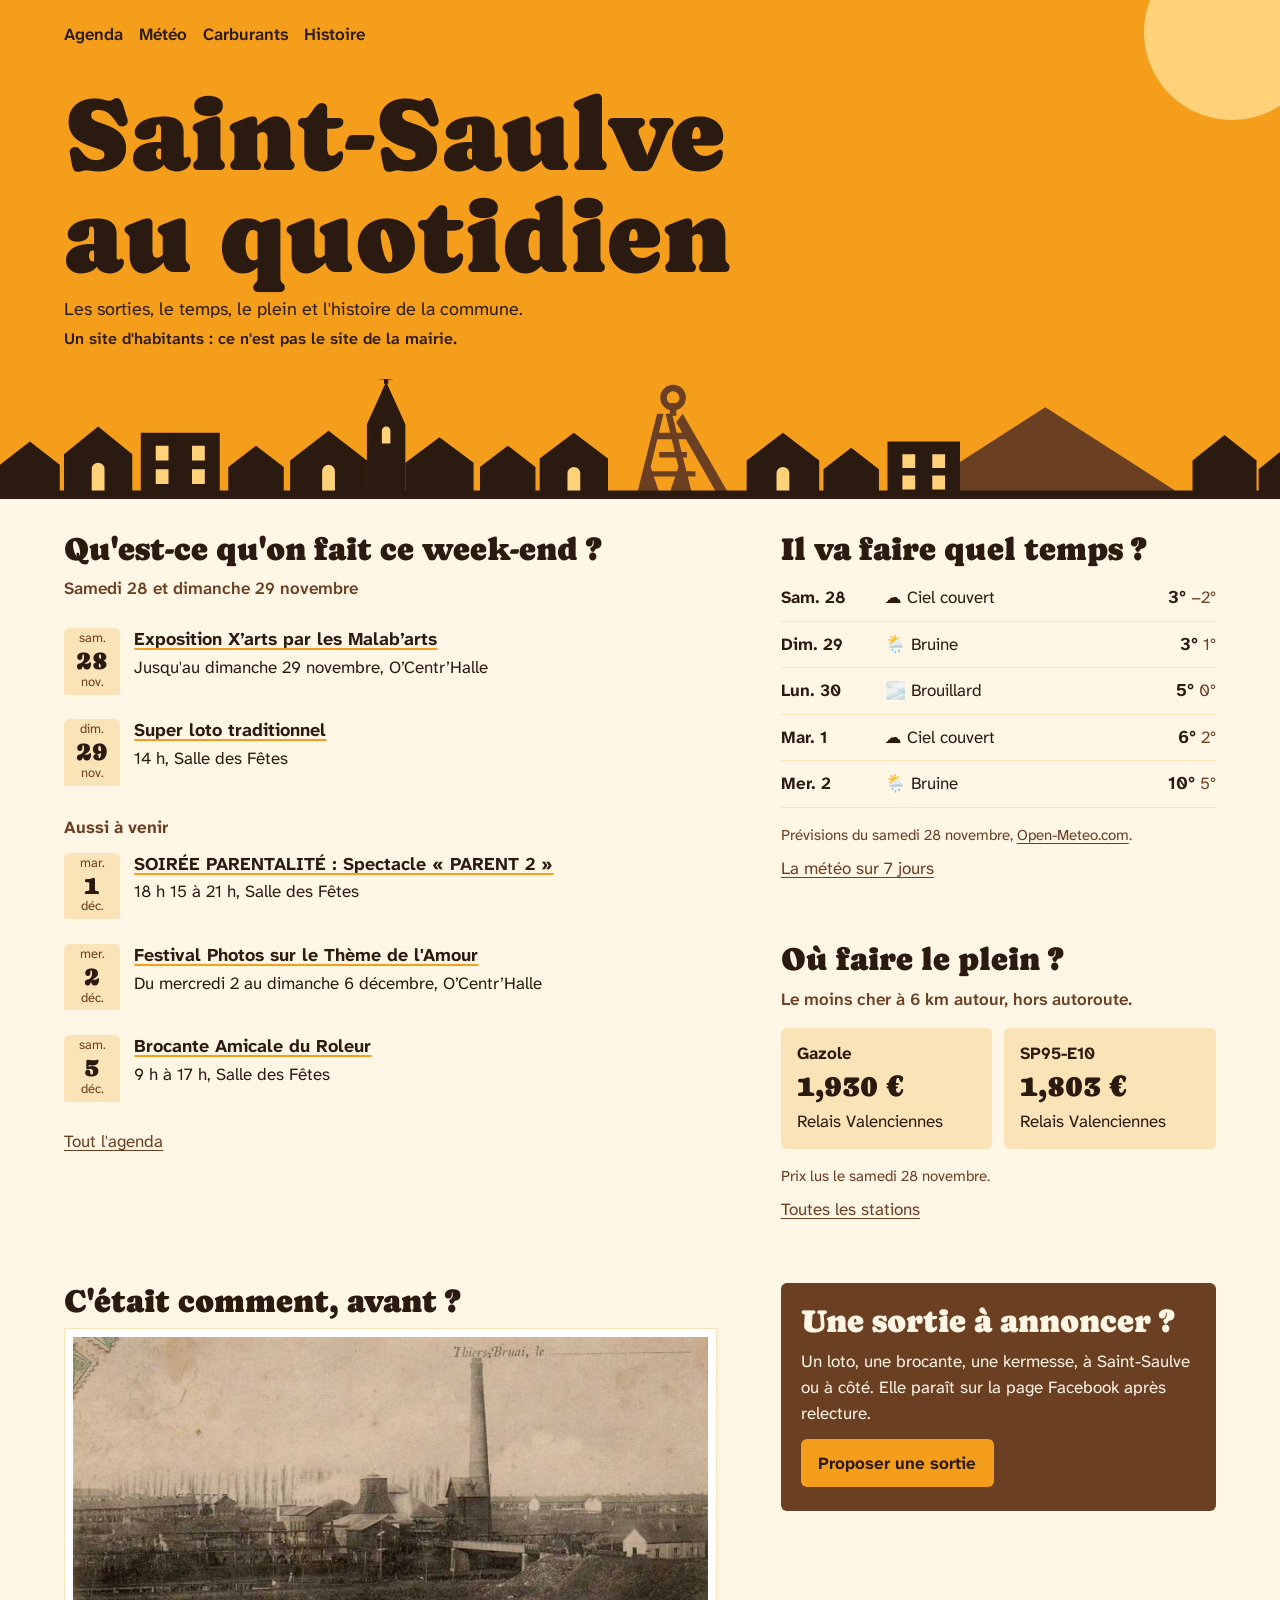
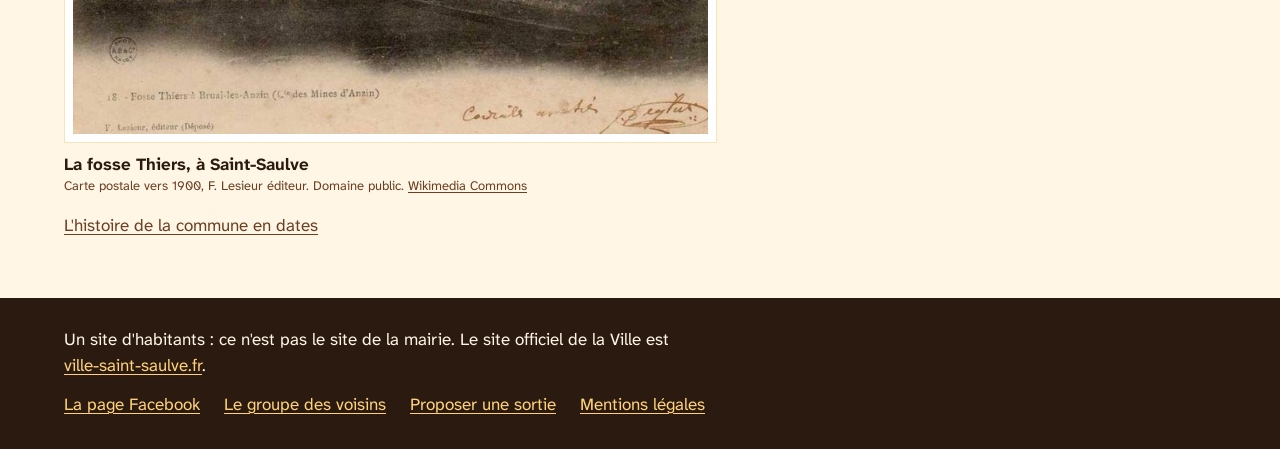
==== commit 63dbc268: "Mise à jour du site" ====
--- a/index.html
+++ b/index.html
@@ -122,12 +122,12 @@
   <span class="jour-temperatures"><b>3°</b> <span>−2°</span></span>
 </li><li class="jour-meteo">
   <span class="jour-nom">Dim. 29</span>
-  <span class="jour-ciel"><span aria-hidden="true">🌧️</span> Pluie faible</span>
-  <span class="jour-temperatures"><b>3°</b> <span>0°</span></span>
+  <span class="jour-ciel"><span aria-hidden="true">🌦️</span> Bruine</span>
+  <span class="jour-temperatures"><b>3°</b> <span>1°</span></span>
 </li><li class="jour-meteo">
   <span class="jour-nom">Lun. 30</span>
   <span class="jour-ciel"><span aria-hidden="true">🌫️</span> Brouillard</span>
-  <span class="jour-temperatures"><b>4°</b> <span>0°</span></span>
+  <span class="jour-temperatures"><b>5°</b> <span>0°</span></span>
 </li><li class="jour-meteo">
   <span class="jour-nom">Mar. 1</span>
   <span class="jour-ciel"><span aria-hidden="true">☁️</span> Ciel couvert</span>
